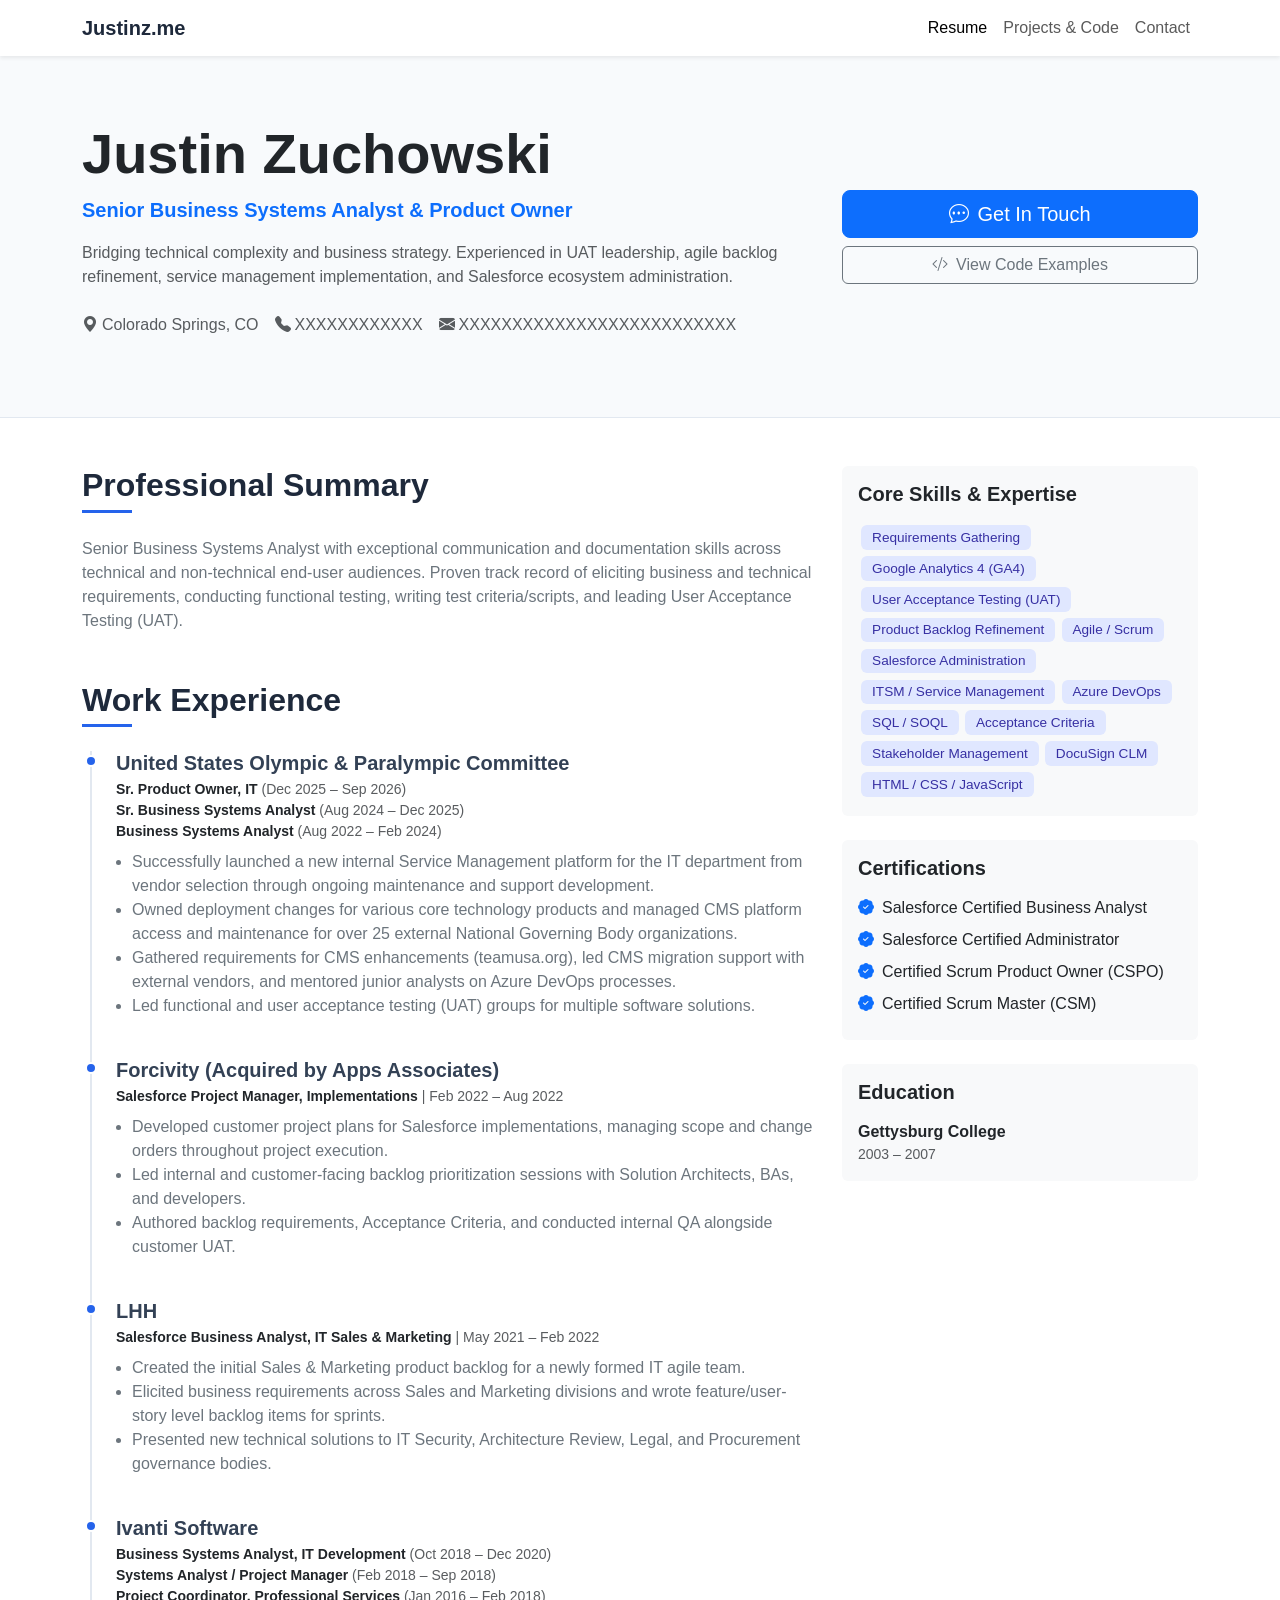
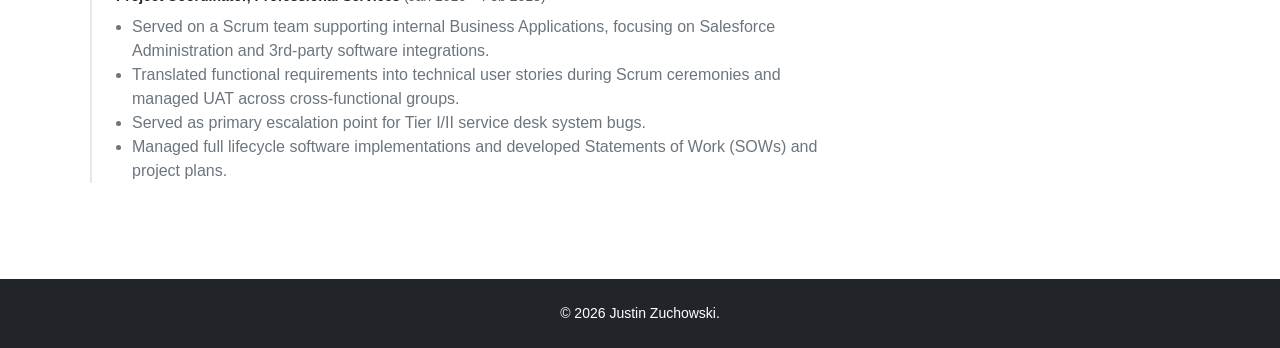
==== index.html @ 96aa9967 "Add GA4 to core skills and expertise Added 'Google Analytics 4 (GA4)' to core skills section." ====
<!DOCTYPE html>
<html lang="en">
<head>
    <meta charset="UTF-8">
    <meta name="viewport" content="width=device-width, initial-scale=1.0">
    
    <!-- Google tag (gtag.js) -->
<script async src="https://www.googletagmanager.com/gtag/js?id=G-02S0KTSXG8"></script>
<script>
  window.dataLayer = window.dataLayer || [];
  function gtag(){dataLayer.push(arguments);}
  gtag('js', new Date());

  gtag('config', 'G-02S0KTSXG8');
</script>

    <title>Justin Zuchowski | Senior Business Systems Analyst</title>
    <!-- Bootstrap 5 CSS -->
    <link href="https://cdn.jsdelivr.net/npm/bootstrap@5.3.2/dist/css/bootstrap.min.css" rel="stylesheet">
    <!-- Bootstrap Icons -->
    <link rel="stylesheet" href="https://cdn.jsdelivr.net/npm/bootstrap-icons@1.11.1/font/bootstrap-icons.css">
    <!-- Custom CSS -->
    <link rel="stylesheet" href="style.css">
</head>
<body>

    <!-- Navigation -->
    <nav class="navbar navbar-expand-lg navbar-light bg-white sticky-top shadow-sm">
        <div class="container">
            <a class="navbar-brand" href="index.html">Justinz.me</a>
            <button class="navbar-toggler" type="button" data-bs-toggle="collapse" data-bs-target="#navbarNav">
                <span class="navbar-toggler-icon"></span>
            </button>
            <div class="collapse navbar-collapse" id="navbarNav">
                <ul class="navbar-nav ms-auto">
                    <li class="nav-item"><a class="nav-link active" href="index.html">Resume</a></li>
                    <li class="nav-item"><a class="nav-link" href="projects.html">Projects & Code</a></li>
                    <li class="nav-item"><a class="nav-link" href="contact.html">Contact</a></li>
                </ul>
            </div>
        </div>
    </nav>

    <!-- RESUME PAGE CONTENT -->
    <div id="page-resume">
        <!-- Hero Section -->
        <header class="hero-section text-center text-lg-start" id="home">
            <div class="container">
                <div class="row align-items-center">
                    <div class="col-lg-8">
                        <h1 class="display-4 fw-bold text-dark mb-2">Justin Zuchowski</h1>
                        <p class="lead text-primary fw-semibold mb-3">Senior Business Systems Analyst & Product Owner</p>
                        <p class="text-muted mb-4">
                            Bridging technical complexity and business strategy. Experienced in UAT leadership, agile backlog refinement, service management implementation, and Salesforce ecosystem administration.
                        </p>
                        <div class="d-flex flex-wrap justify-content-center justify-content-lg-start gap-3 mb-3">
                            <span class="text-muted"><i class="bi bi-geo-alt-fill me-1"></i>Colorado Springs, CO</span>
                            <span class="text-muted"><i class="bi bi-telephone-fill me-1"></i>XXXXXXXXXXXX</span>
                            <span class="text-muted"><i class="bi bi-envelope-fill me-1"></i>XXXXXXXXXXXXXXXXXXXXXXXXXX</span>
                        </div>
                    </div>
                    <div class="col-lg-4 text-center mt-4 mt-lg-0">
                        <div class="d-grid gap-2">
                            <a href="contact.html" class="btn btn-primary btn-lg"><i class="bi bi-chat-dots me-2"></i>Get In Touch</a>
                            <a href="projects.html" class="btn btn-outline-secondary"><i class="bi bi-code-slash me-2"></i>View Code Examples</a>
                        </div>
                    </div>
                </div>
            </div>
        </header>

        <main class="container my-5">
            <div class="row">
                <!-- Left Column: Summary & Experience -->
                <div class="col-lg-8">
                    <!-- Summary -->
                    <section class="mb-5">
                        <h2 class="section-title">Professional Summary</h2>
                        <p class="text-secondary">
                            Senior Business Systems Analyst with exceptional communication and documentation skills across technical and non-technical end-user audiences. Proven track record of eliciting business and technical requirements, conducting functional testing, writing test criteria/scripts, and leading User Acceptance Testing (UAT).
                        </p>
                    </section>

                    <!-- Work Experience -->
                    <section class="mb-5">
                        <h2 class="section-title">Work Experience</h2>
                        <div class="timeline">

                            <!-- Role 1 -->
                            <div class="timeline-item">
                                <h4 class="h5 fw-bold mb-1">United States Olympic & Paralympic Committee</h4>
                                <div class="text-muted small mb-2">
                                    <span class="fw-semibold text-dark">Sr. Product Owner, IT</span> (Dec 2025 – Sep 2026) <br>
                                    <span class="fw-semibold text-dark">Sr. Business Systems Analyst</span> (Aug 2024 – Dec 2025) <br>
                                    <span class="fw-semibold text-dark">Business Systems Analyst</span> (Aug 2022 – Feb 2024)
                                </div>
                                <ul class="text-secondary ps-3">
                                    <li>Successfully launched a new internal Service Management platform for the IT department from vendor selection through ongoing maintenance and support development.</li>
                                    <li>Owned deployment changes for various core technology products and managed CMS platform access and maintenance for over 25 external National Governing Body organizations.</li>
                                    <li>Gathered requirements for CMS enhancements (teamusa.org), led CMS migration support with external vendors, and mentored junior analysts on Azure DevOps processes.</li>
                                    <li>Led functional and user acceptance testing (UAT) groups for multiple software solutions.</li>
                                </ul>
                            </div>

                            <!-- Role 2 -->
                            <div class="timeline-item">
                                <h4 class="h5 fw-bold mb-1">Forcivity (Acquired by Apps Associates)</h4>
                                <p class="text-muted small mb-2"><span class="fw-semibold text-dark">Salesforce Project Manager, Implementations</span> | Feb 2022 – Aug 2022</p>
                                <ul class="text-secondary ps-3">
                                    <li>Developed customer project plans for Salesforce implementations, managing scope and change orders throughout project execution.</li>
                                    <li>Led internal and customer-facing backlog prioritization sessions with Solution Architects, BAs, and developers.</li>
                                    <li>Authored backlog requirements, Acceptance Criteria, and conducted internal QA alongside customer UAT.</li>
                                </ul>
                            </div>

                            <!-- Role 3 -->
                            <div class="timeline-item">
                                <h4 class="h5 fw-bold mb-1">LHH</h4>
                                <p class="text-muted small mb-2"><span class="fw-semibold text-dark">Salesforce Business Analyst, IT Sales & Marketing</span> | May 2021 – Feb 2022</p>
                                <ul class="text-secondary ps-3">
                                    <li>Created the initial Sales & Marketing product backlog for a newly formed IT agile team.</li>
                                    <li>Elicited business requirements across Sales and Marketing divisions and wrote feature/user-story level backlog items for sprints.</li>
                                    <li>Presented new technical solutions to IT Security, Architecture Review, Legal, and Procurement governance bodies.</li>
                                </ul>
                            </div>

                            <!-- Role 4 -->
                            <div class="timeline-item">
                                <h4 class="h5 fw-bold mb-1">Ivanti Software</h4>
                                <div class="text-muted small mb-2">
                                    <span class="fw-semibold text-dark">Business Systems Analyst, IT Development</span> (Oct 2018 – Dec 2020) <br>
                                    <span class="fw-semibold text-dark">Systems Analyst / Project Manager</span> (Feb 2018 – Sep 2018) <br>
                                    <span class="fw-semibold text-dark">Project Coordinator, Professional Services</span> (Jan 2016 – Feb 2018)
                                </div>
                                <ul class="text-secondary ps-3">
                                    <li>Served on a Scrum team supporting internal Business Applications, focusing on Salesforce Administration and 3rd-party software integrations.</li>
                                    <li>Translated functional requirements into technical user stories during Scrum ceremonies and managed UAT across cross-functional groups.</li>
                                    <li>Served as primary escalation point for Tier I/II service desk system bugs.</li>
                                    <li>Managed full lifecycle software implementations and developed Statements of Work (SOWs) and project plans.</li>
                                </ul>
                            </div>

                        </div>
                    </section>
                </div>

                <!-- Right Column: Skills, Certifications, Education -->
                <div class="col-lg-4">
                    <!-- Skills -->
                    <div class="card mb-4 border-0 bg-light">
                        <div class="card-body">
                            <h3 class="h5 fw-bold mb-3">Core Skills & Expertise</h3>
                            <div class="d-flex flex-wrap">
                                <span class="badge badge-skill">Requirements Gathering</span>
                                <span class="badge badge-skill">Google Analytics 4 (GA4)</span>
                                <span class="badge badge-skill">User Acceptance Testing (UAT)</span>
                                <span class="badge badge-skill">Product Backlog Refinement</span>
                                <span class="badge badge-skill">Agile / Scrum</span>
                                <span class="badge badge-skill">Salesforce Administration</span>
                                <span class="badge badge-skill">ITSM / Service Management</span>
                                <span class="badge badge-skill">Azure DevOps</span>
                                <span class="badge badge-skill">SQL / SOQL</span>
                                <span class="badge badge-skill">Acceptance Criteria</span>
                                <span class="badge badge-skill">Stakeholder Management</span>
                                <span class="badge badge-skill">DocuSign CLM</span>
                                <span class="badge badge-skill">HTML / CSS / JavaScript</span>
                            </div>
                        </div>
                    </div>

                    <!-- Certifications -->
                    <div class="card mb-4 border-0 bg-light">
                        <div class="card-body">
                            <h3 class="h5 fw-bold mb-3">Certifications</h3>
                            <ul class="list-unstyled mb-0">
                                <li class="mb-2"><i class="bi bi-patch-check-fill text-primary me-2"></i>Salesforce Certified Business Analyst</li>
                                <li class="mb-2"><i class="bi bi-patch-check-fill text-primary me-2"></i>Salesforce Certified Administrator</li>
                                <li class="mb-2"><i class="bi bi-patch-check-fill text-primary me-2"></i>Certified Scrum Product Owner (CSPO)</li>
                                <li class="mb-2"><i class="bi bi-patch-check-fill text-primary me-2"></i>Certified Scrum Master (CSM)</li>
                            </ul>
                        </div>
                    </div>

                    <!-- Education -->
                    <div class="card border-0 bg-light">
                        <div class="card-body">
                            <h3 class="h5 fw-bold mb-3">Education</h3>
                            <p class="fw-semibold mb-0">Gettysburg College</p>
                            <p class="text-muted small mb-0">2003 – 2007</p>
                        </div>
                    </div>
                </div>
            </div>
        </main>
    </div>

    <!-- Footer -->
    <footer class="bg-dark text-white py-4 mt-auto">
        <div class="container text-center">
            <p class="mb-0 small">&copy; <span id="year"></span> Justin Zuchowski.</p>
        </div>
    </footer>

    <!-- Bootstrap 5 JS Bundle -->
    <script src="https://cdn.jsdelivr.net/npm/bootstrap@5.3.2/dist/js/bootstrap.bundle.min.js"></script>
    <!-- Custom Application Script -->
    <script src="script.js"></script>
</body>
</html>
---- style.css ----
:root {
    --primary-color: #1e293b;
    --accent-color: #2563eb;
    --bg-light: #f8fafc;
}

body {
    font-family: -apple-system, BlinkMacSystemFont, "Segoe UI", Roboto, "Helvetica Neue", Arial, sans-serif;
    color: #334155;
    background-color: #fff;
}

.navbar-brand {
    font-weight: 700;
    color: var(--primary-color);
}

.hero-section {
    background-color: var(--bg-light);
    border-bottom: 1px solid #e2e8f0;
    padding: 4rem 0;
}

.section-title {
    position: relative;
    padding-bottom: 0.5rem;
    margin-bottom: 1.5rem;
    font-weight: 700;
    color: var(--primary-color);
}

.section-title::after {
    content: '';
    position: absolute;
    left: 0;
    bottom: 0;
    width: 50px;
    height: 3px;
    background-color: var(--accent-color);
}

.badge-skill {
    background-color: #e0e7ff;
    color: #3730a3;
    font-weight: 500;
    font-size: 0.85rem;
    margin: 0.2rem;
    padding: 0.4em 0.8em;
}

.timeline {
    border-left: 2px solid #e2e8f0;
    padding-left: 1.5rem;
    margin-left: 0.5rem;
}

.timeline-item {
    position: relative;
    margin-bottom: 2.5rem;
}

.timeline-item::before {
    content: '';
    position: absolute;
    left: -1.95rem;
    top: 0.25rem;
    width: 12px;
    height: 12px;
    border-radius: 50%;
    background-color: var(--accent-color);
    border: 2px solid #fff;
}

.card-project {
    transition: transform 0.2s ease, box-shadow 0.2s ease;
    border: 1px solid #e2e8f0;
}

.card-project:hover {
    transform: translateY(-4px);
    box-shadow: 0 10px 15px -3px rgba(0, 0, 0, 0.1);
}

pre {
    background-color: #1e293b;
    color: #f8fafc;
    padding: 1rem;
    border-radius: 0.375rem;
    font-size: 0.875rem;
    overflow-x: auto;
}
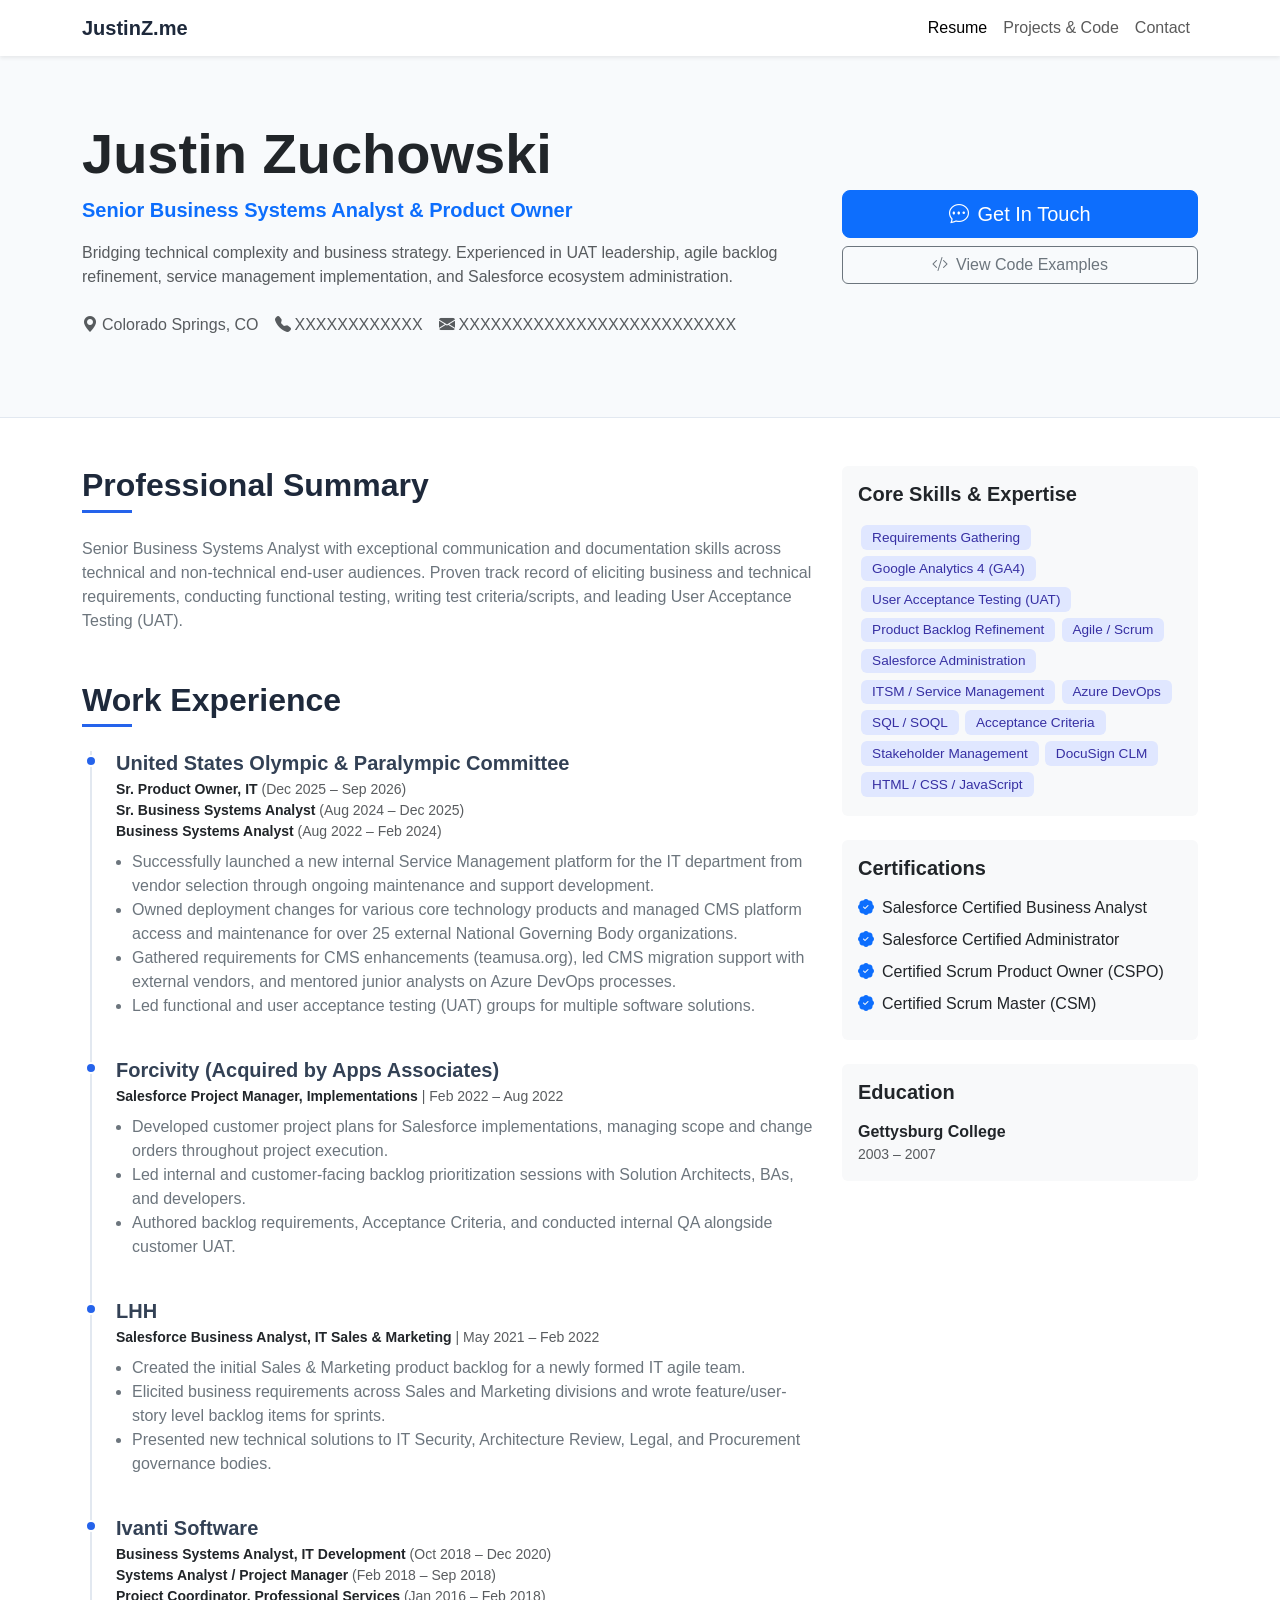
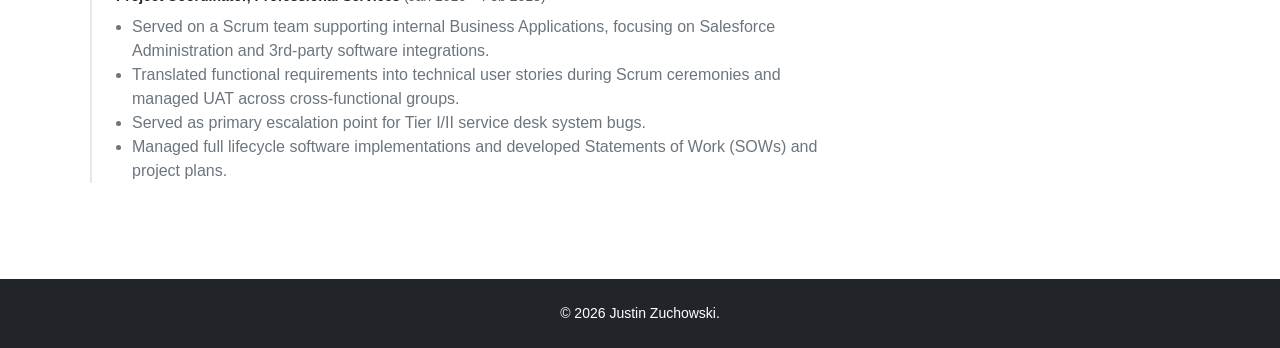
==== commit 98eb4beb: "Update navbar brand link text from 'Justinz.me' to 'JustinZ.me'" ====
--- a/index.html
+++ b/index.html
@@ -27,7 +27,7 @@
     <!-- Navigation -->
     <nav class="navbar navbar-expand-lg navbar-light bg-white sticky-top shadow-sm">
         <div class="container">
-            <a class="navbar-brand" href="index.html">Justinz.me</a>
+            <a class="navbar-brand" href="index.html">JustinZ.me</a>
             <button class="navbar-toggler" type="button" data-bs-toggle="collapse" data-bs-target="#navbarNav">
                 <span class="navbar-toggler-icon"></span>
             </button>
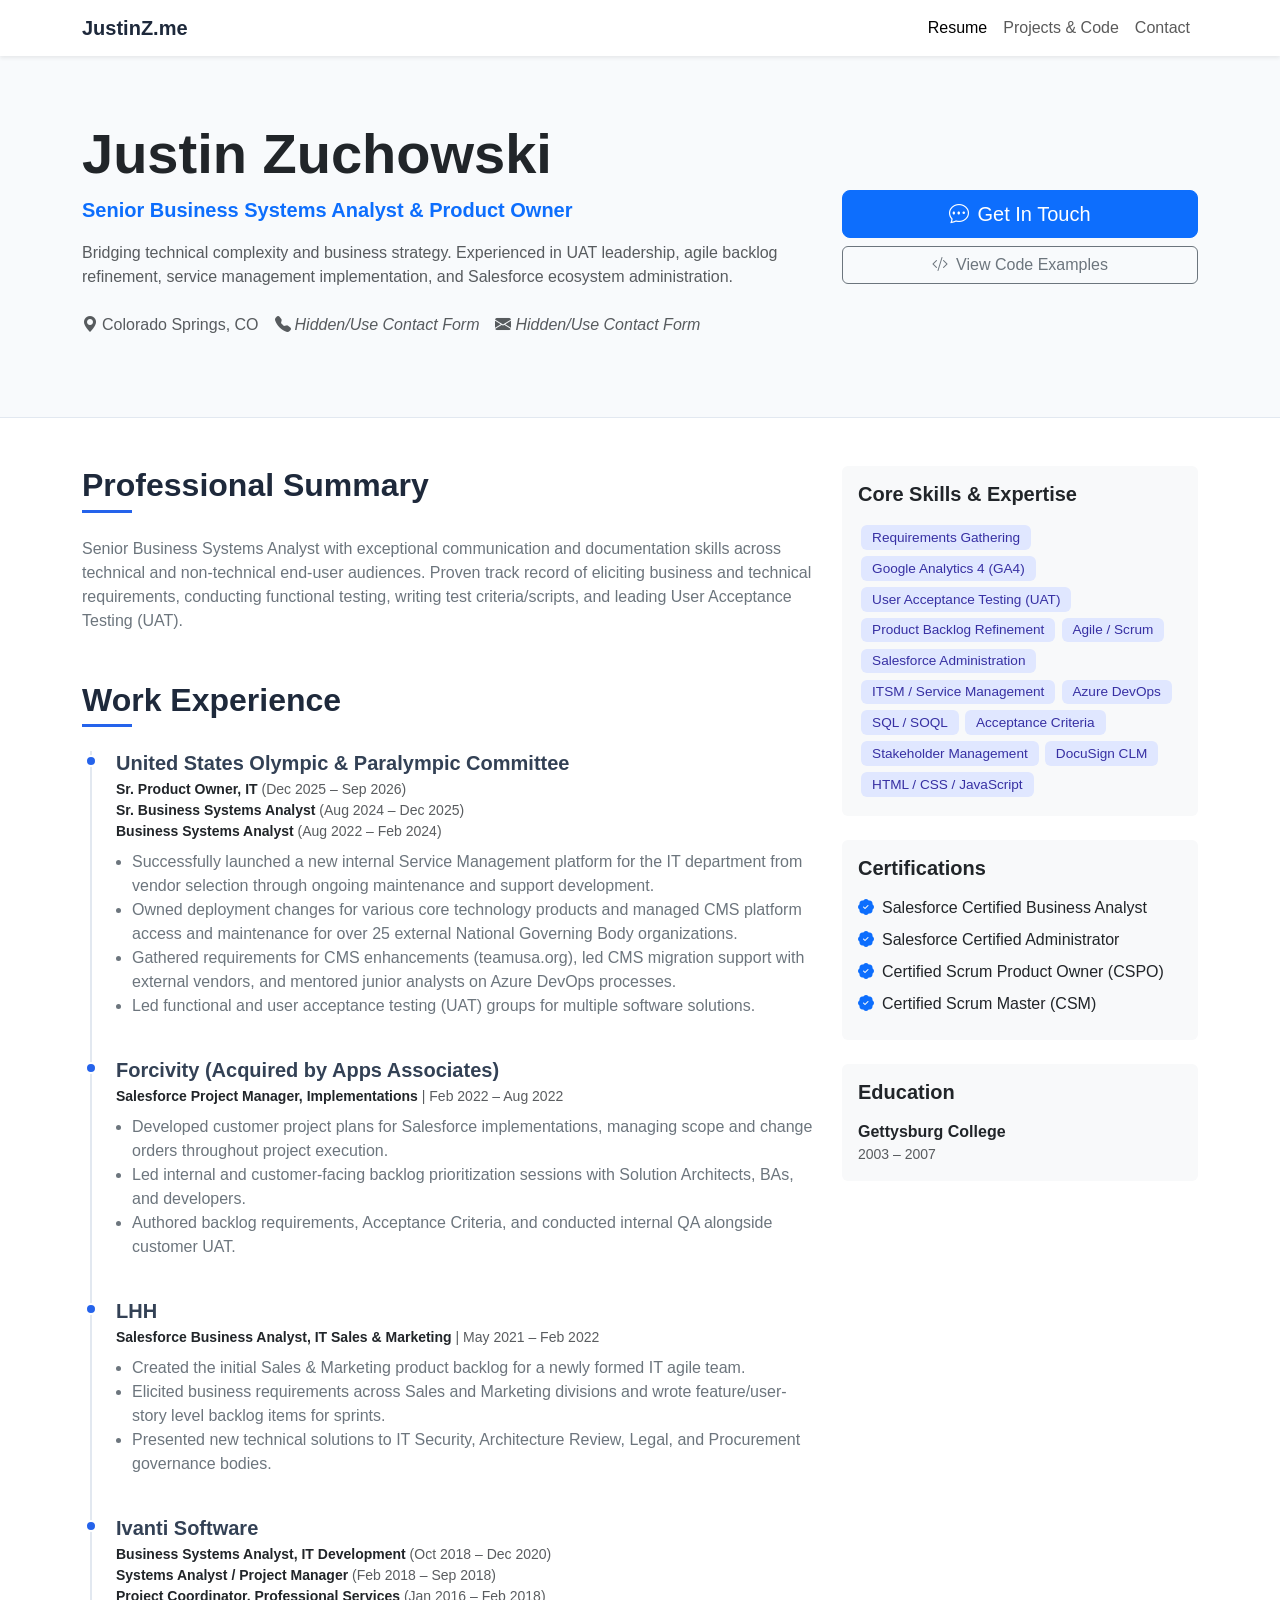
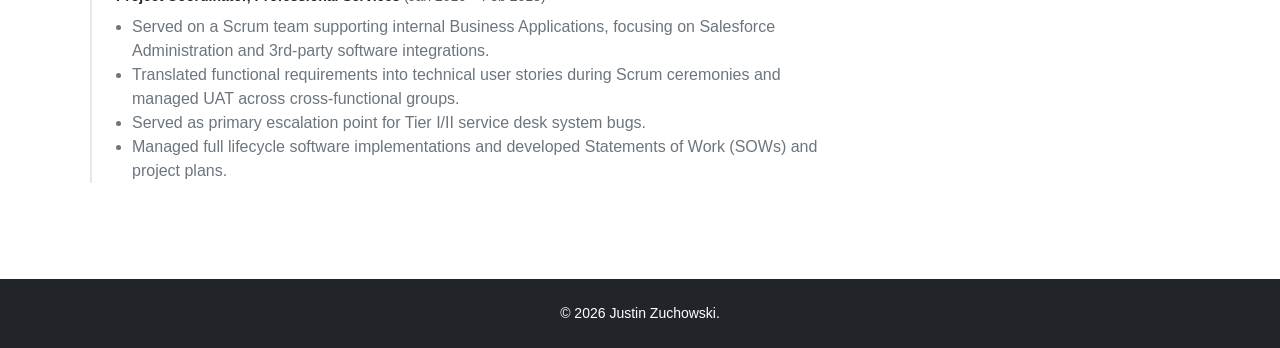
==== commit d0ff3c65: "Small changes from DEV to STG -Updated all footers to match. -Updated contact "XXX" to specific verb" ====
--- a/index.html
+++ b/index.html
@@ -55,8 +55,8 @@
                         </p>
                         <div class="d-flex flex-wrap justify-content-center justify-content-lg-start gap-3 mb-3">
                             <span class="text-muted"><i class="bi bi-geo-alt-fill me-1"></i>Colorado Springs, CO</span>
-                            <span class="text-muted"><i class="bi bi-telephone-fill me-1"></i>XXXXXXXXXXXX</span>
-                            <span class="text-muted"><i class="bi bi-envelope-fill me-1"></i>XXXXXXXXXXXXXXXXXXXXXXXXXX</span>
+                            <span class="text-muted"><i class="bi bi-telephone-fill me-1"></i><i>Hidden/Use Contact Form</i></span>
+                            <span class="text-muted"><i class="bi bi-envelope-fill me-1"></i><i>Hidden/Use Contact Form</i></span>
                         </div>
                     </div>
                     <div class="col-lg-4 text-center mt-4 mt-lg-0">
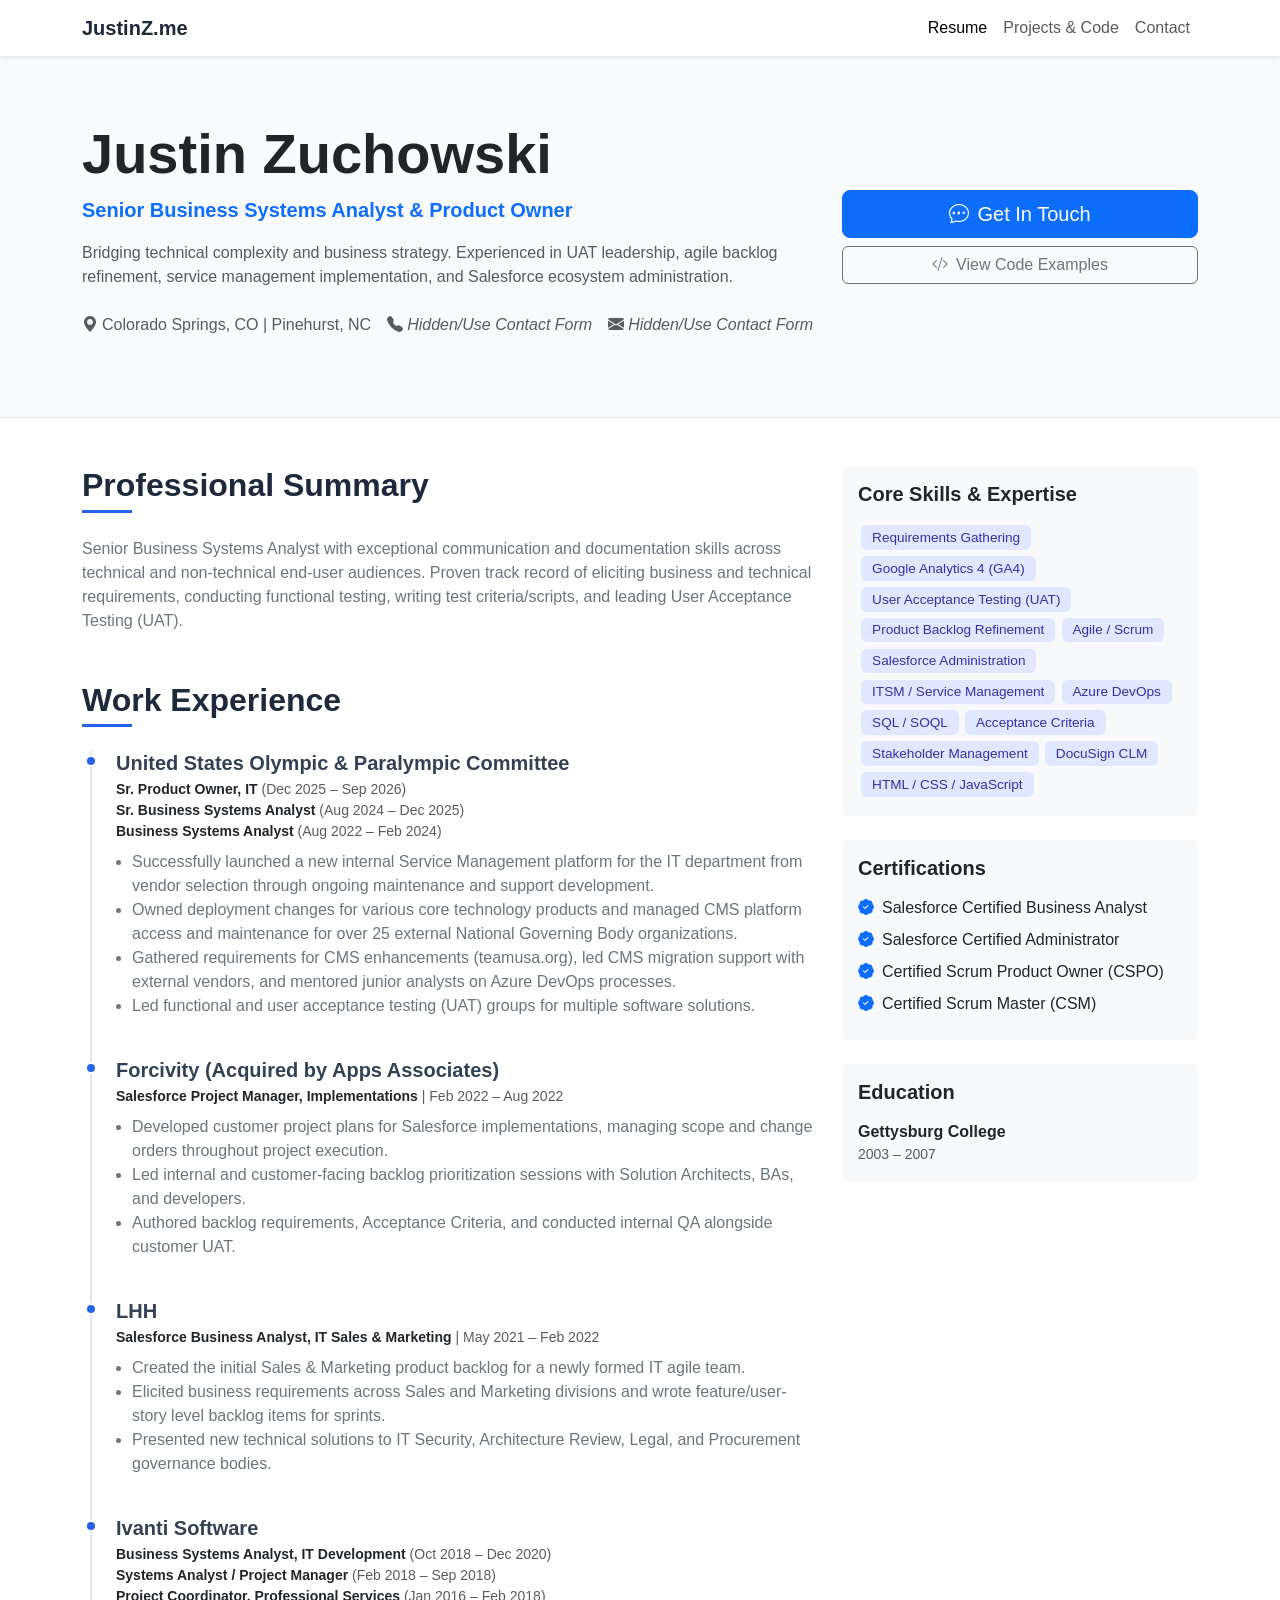
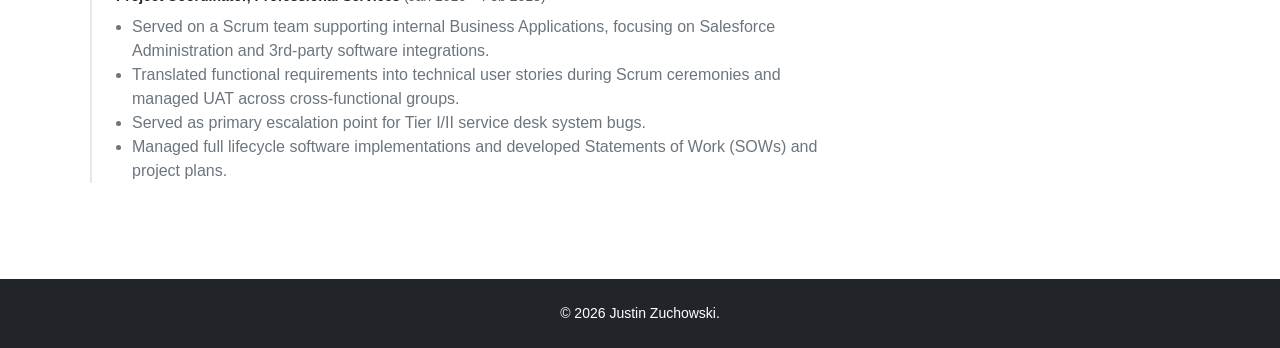
==== commit d4b98da8: "Update index.html Missed small change to location on index.html." ====
--- a/index.html
+++ b/index.html
@@ -54,7 +54,7 @@
                             Bridging technical complexity and business strategy. Experienced in UAT leadership, agile backlog refinement, service management implementation, and Salesforce ecosystem administration.
                         </p>
                         <div class="d-flex flex-wrap justify-content-center justify-content-lg-start gap-3 mb-3">
-                            <span class="text-muted"><i class="bi bi-geo-alt-fill me-1"></i>Colorado Springs, CO</span>
+                            <span class="text-muted"><i class="bi bi-geo-alt-fill me-1"></i>Colorado Springs, CO | Pinehurst, NC</span>
                             <span class="text-muted"><i class="bi bi-telephone-fill me-1"></i><i>Hidden/Use Contact Form</i></span>
                             <span class="text-muted"><i class="bi bi-envelope-fill me-1"></i><i>Hidden/Use Contact Form</i></span>
                         </div>
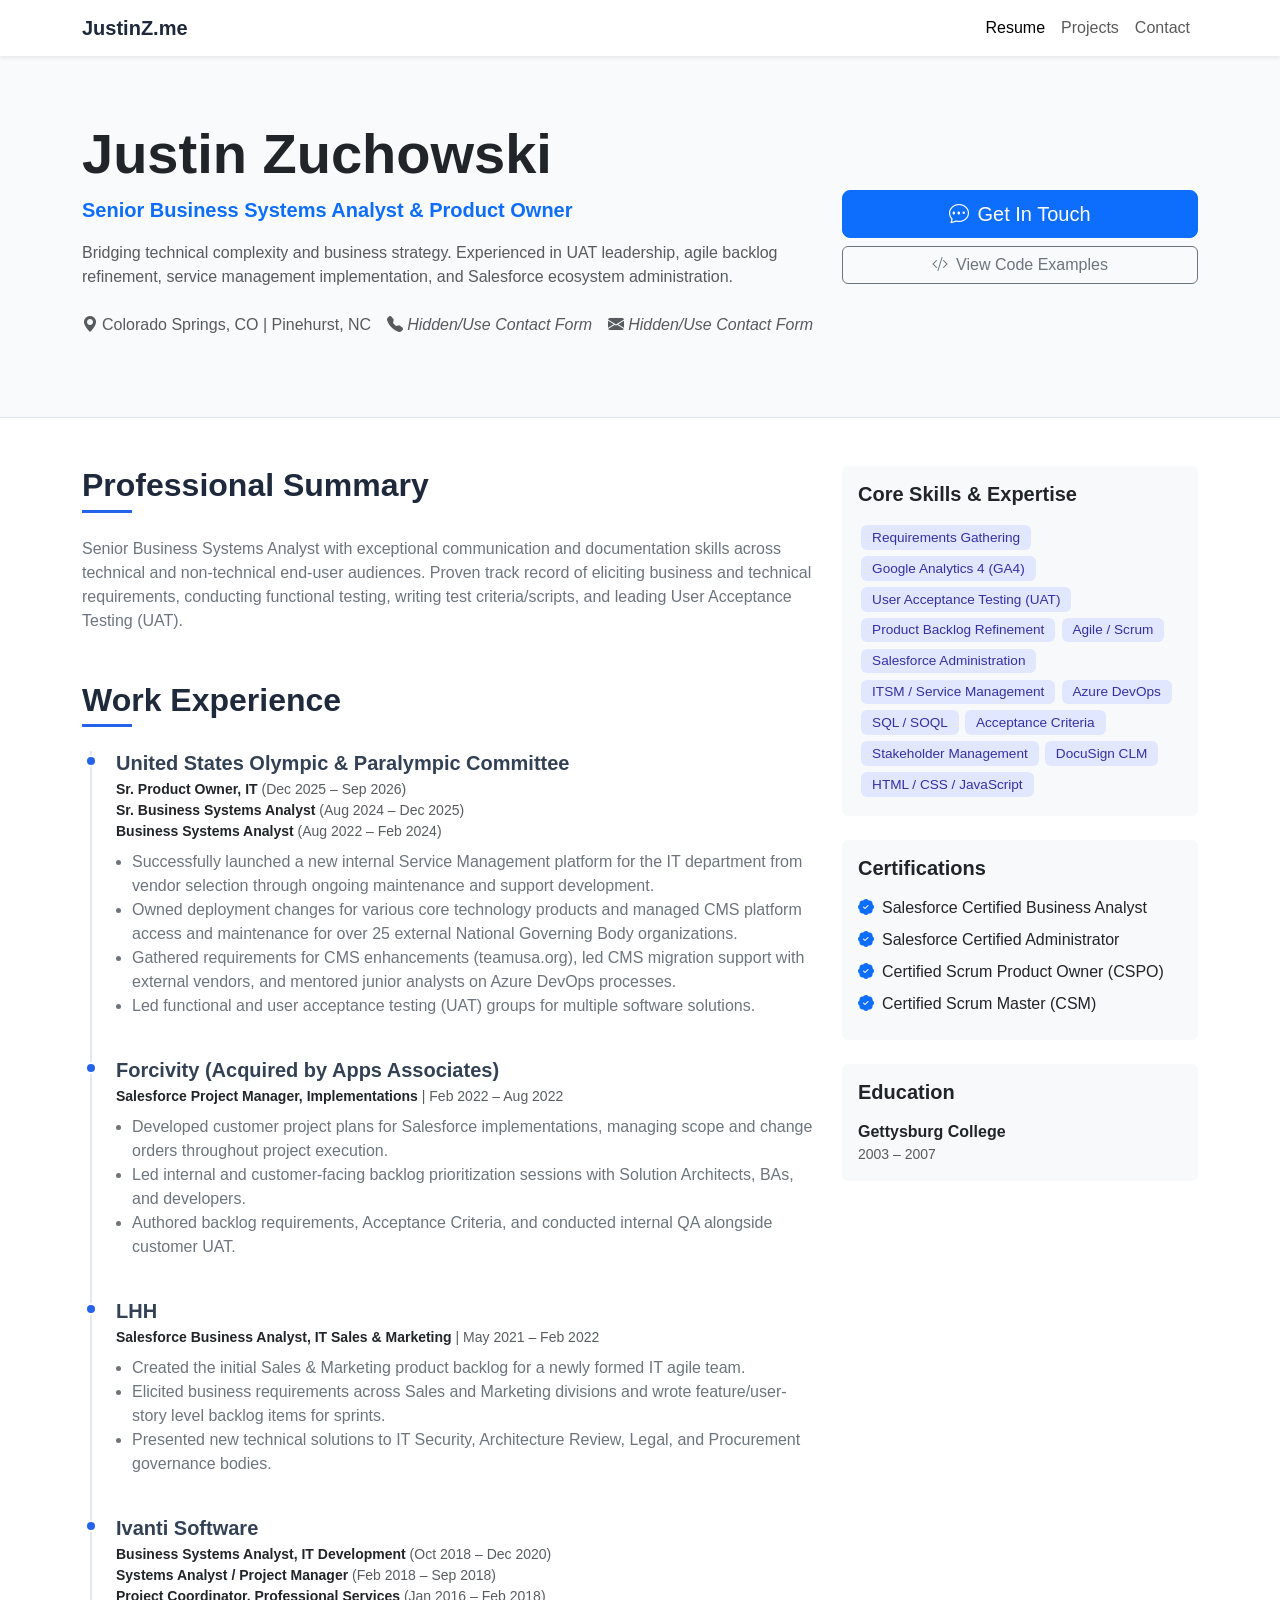
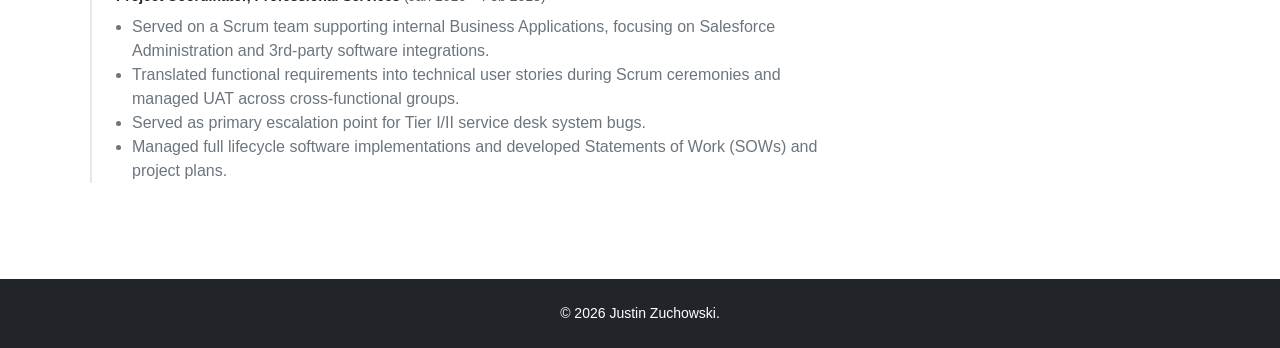
==== commit 5e2c4103: "Update page titles" ====
--- a/index.html
+++ b/index.html
@@ -34,7 +34,7 @@
             <div class="collapse navbar-collapse" id="navbarNav">
                 <ul class="navbar-nav ms-auto">
                     <li class="nav-item"><a class="nav-link active" href="index.html">Resume</a></li>
-                    <li class="nav-item"><a class="nav-link" href="projects.html">Projects & Code</a></li>
+                    <li class="nav-item"><a class="nav-link" href="projects.html">Projects</a></li>
                     <li class="nav-item"><a class="nav-link" href="contact.html">Contact</a></li>
                 </ul>
             </div>
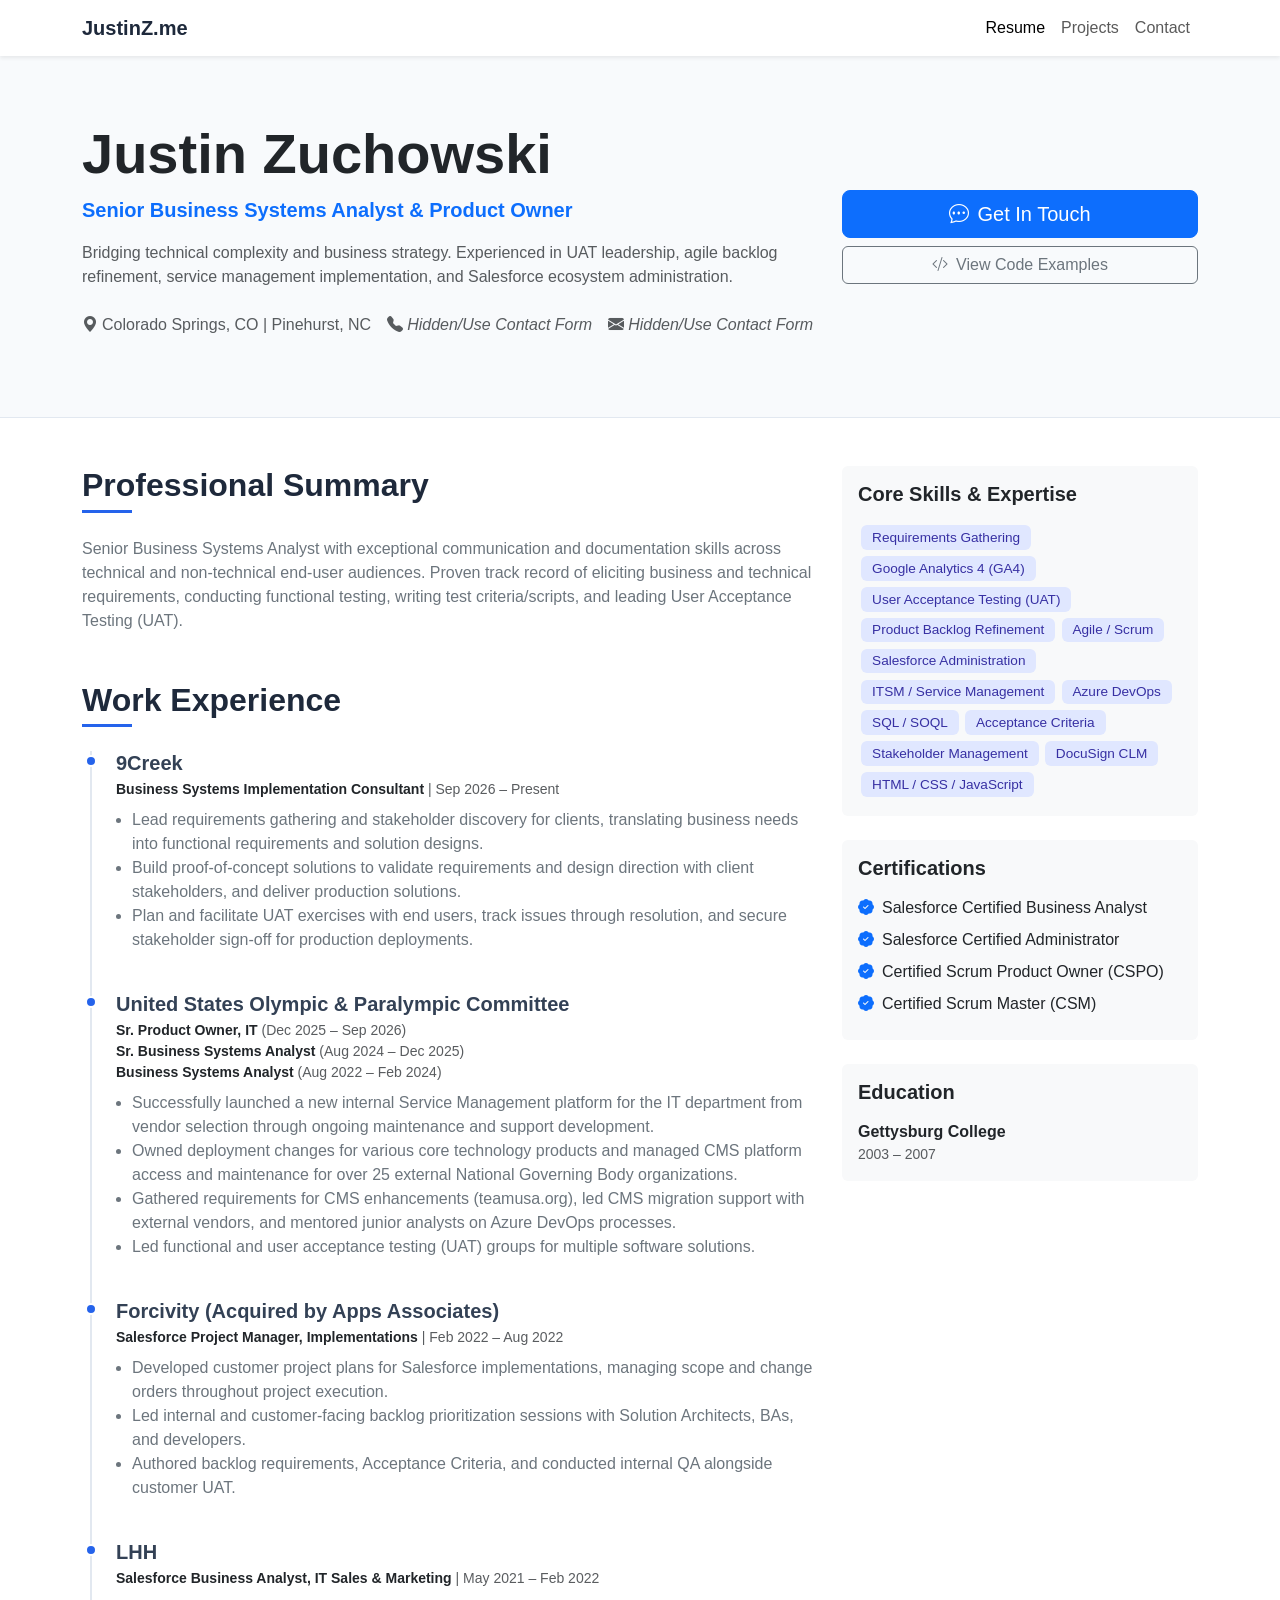
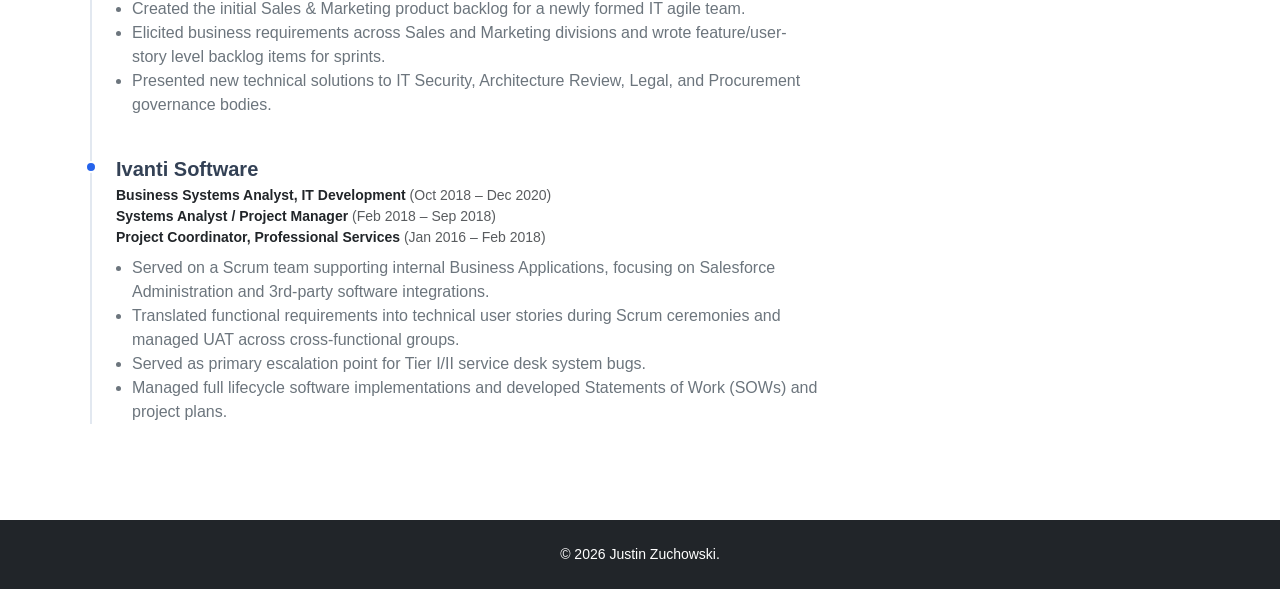
==== commit 3d281713: "Add 9Creek implementation consultant role Co-authored-by: Copilot <223556219+Copilot@users.noreply.g" ====
--- a/index.html
+++ b/index.html
@@ -88,6 +88,17 @@
 
                             <!-- Role 1 -->
                             <div class="timeline-item">
+                                <h4 class="h5 fw-bold mb-1">9Creek</h4>
+                                <p class="text-muted small mb-2"><span class="fw-semibold text-dark">Business Systems Implementation Consultant</span> | Sep 2026 – Present</p>
+                                <ul class="text-secondary ps-3">
+                                    <li>Lead requirements gathering and stakeholder discovery for clients, translating business needs into functional requirements and solution designs.</li>
+                                    <li>Build proof-of-concept solutions to validate requirements and design direction with client stakeholders, and deliver production solutions.</li>
+                                    <li>Plan and facilitate UAT exercises with end users, track issues through resolution, and secure stakeholder sign-off for production deployments.</li>
+                                </ul>
+                            </div>
+
+                            <!-- Role 2 -->
+                            <div class="timeline-item">
                                 <h4 class="h5 fw-bold mb-1">United States Olympic & Paralympic Committee</h4>
                                 <div class="text-muted small mb-2">
                                     <span class="fw-semibold text-dark">Sr. Product Owner, IT</span> (Dec 2025 – Sep 2026) <br>
@@ -102,7 +113,7 @@
                                 </ul>
                             </div>
 
-                            <!-- Role 2 -->
+                            <!-- Role 3 -->
                             <div class="timeline-item">
                                 <h4 class="h5 fw-bold mb-1">Forcivity (Acquired by Apps Associates)</h4>
                                 <p class="text-muted small mb-2"><span class="fw-semibold text-dark">Salesforce Project Manager, Implementations</span> | Feb 2022 – Aug 2022</p>
@@ -113,7 +124,7 @@
                                 </ul>
                             </div>
 
-                            <!-- Role 3 -->
+                            <!-- Role 4 -->
                             <div class="timeline-item">
                                 <h4 class="h5 fw-bold mb-1">LHH</h4>
                                 <p class="text-muted small mb-2"><span class="fw-semibold text-dark">Salesforce Business Analyst, IT Sales & Marketing</span> | May 2021 – Feb 2022</p>
@@ -124,7 +135,7 @@
                                 </ul>
                             </div>
 
-                            <!-- Role 4 -->
+                            <!-- Role 5 -->
                             <div class="timeline-item">
                                 <h4 class="h5 fw-bold mb-1">Ivanti Software</h4>
                                 <div class="text-muted small mb-2">
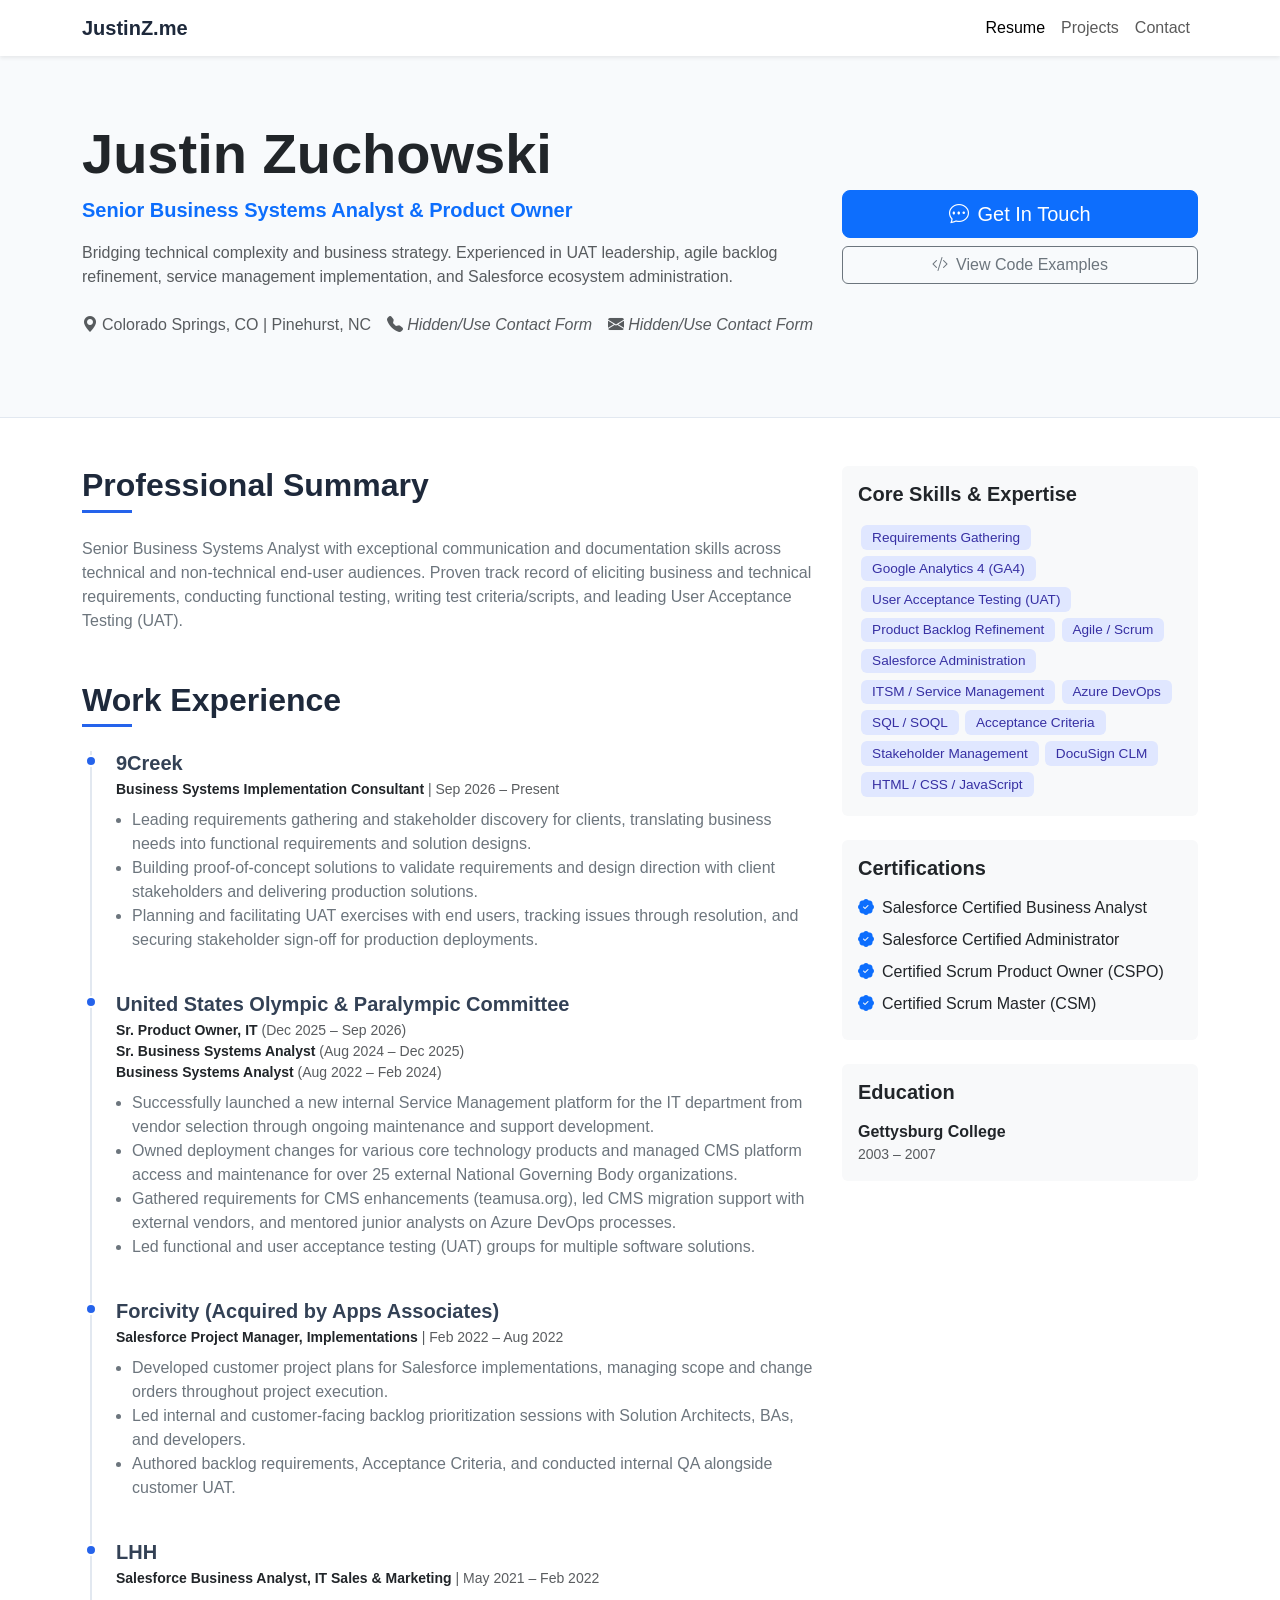
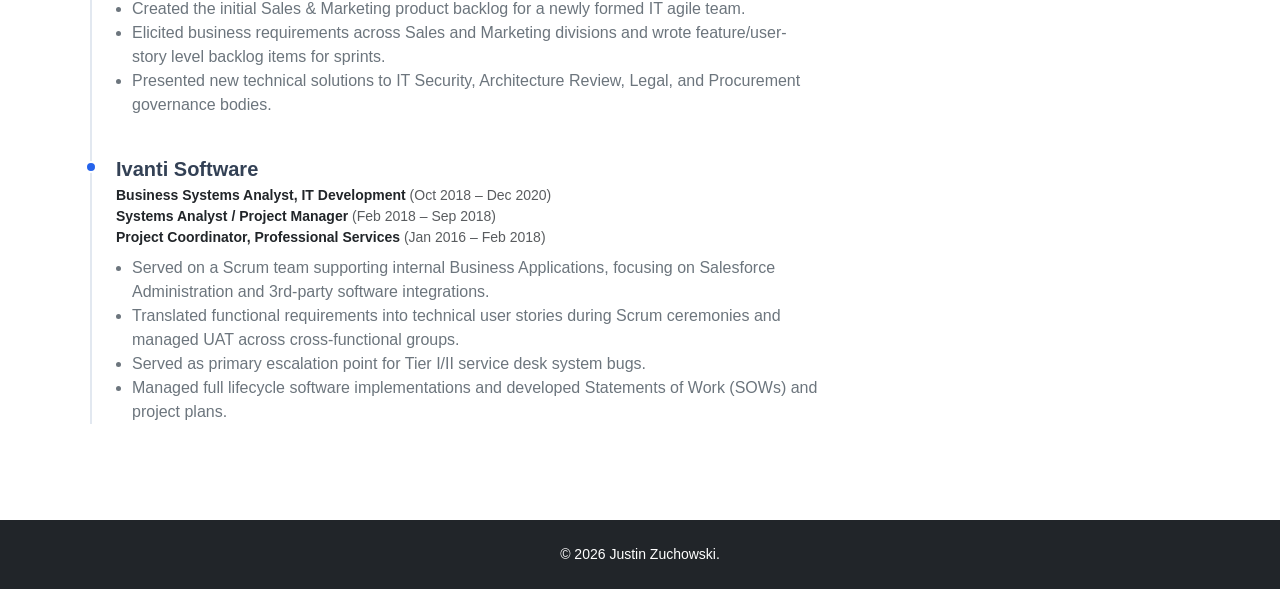
==== commit 16315367: "Use gerund phrasing in 9Creek role Co-authored-by: Copilot <223556219+Copilot@users.noreply.github.c" ====
--- a/index.html
+++ b/index.html
@@ -91,9 +91,9 @@
                                 <h4 class="h5 fw-bold mb-1">9Creek</h4>
                                 <p class="text-muted small mb-2"><span class="fw-semibold text-dark">Business Systems Implementation Consultant</span> | Sep 2026 – Present</p>
                                 <ul class="text-secondary ps-3">
-                                    <li>Lead requirements gathering and stakeholder discovery for clients, translating business needs into functional requirements and solution designs.</li>
-                                    <li>Build proof-of-concept solutions to validate requirements and design direction with client stakeholders, and deliver production solutions.</li>
-                                    <li>Plan and facilitate UAT exercises with end users, track issues through resolution, and secure stakeholder sign-off for production deployments.</li>
+                                    <li>Leading requirements gathering and stakeholder discovery for clients, translating business needs into functional requirements and solution designs.</li>
+                                    <li>Building proof-of-concept solutions to validate requirements and design direction with client stakeholders and delivering production solutions.</li>
+                                    <li>Planning and facilitating UAT exercises with end users, tracking issues through resolution, and securing stakeholder sign-off for production deployments.</li>
                                 </ul>
                             </div>
 
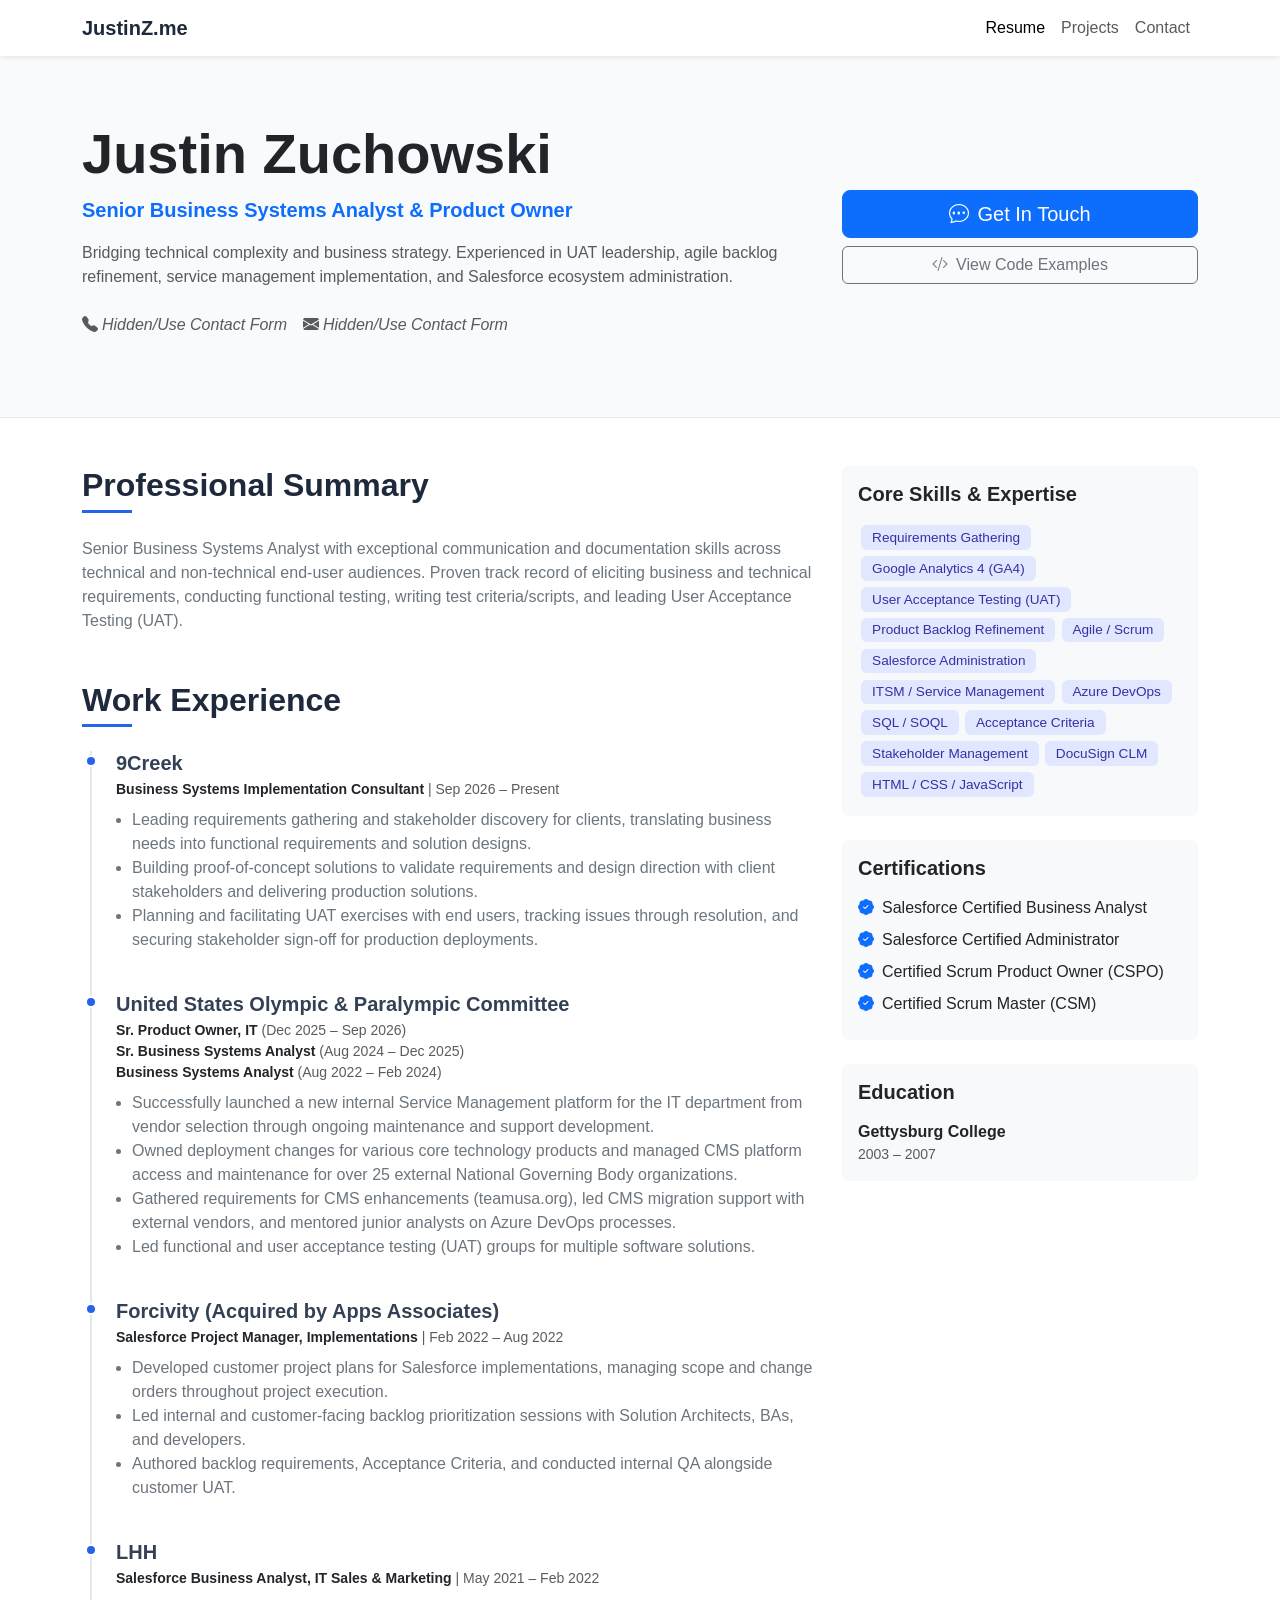
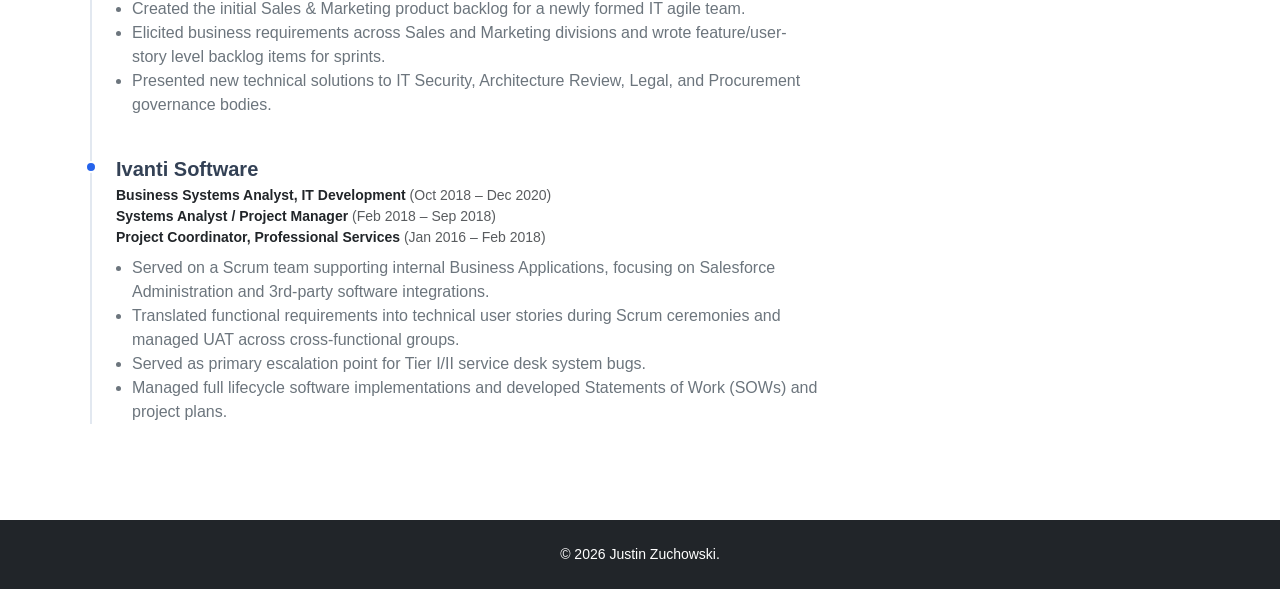
==== commit 87f7601a: "Remove location from resume header Co-authored-by: Copilot <223556219+Copilot@users.noreply.github.c" ====
--- a/index.html
+++ b/index.html
@@ -54,7 +54,6 @@
                             Bridging technical complexity and business strategy. Experienced in UAT leadership, agile backlog refinement, service management implementation, and Salesforce ecosystem administration.
                         </p>
                         <div class="d-flex flex-wrap justify-content-center justify-content-lg-start gap-3 mb-3">
-                            <span class="text-muted"><i class="bi bi-geo-alt-fill me-1"></i>Colorado Springs, CO | Pinehurst, NC</span>
                             <span class="text-muted"><i class="bi bi-telephone-fill me-1"></i><i>Hidden/Use Contact Form</i></span>
                             <span class="text-muted"><i class="bi bi-envelope-fill me-1"></i><i>Hidden/Use Contact Form</i></span>
                         </div>
